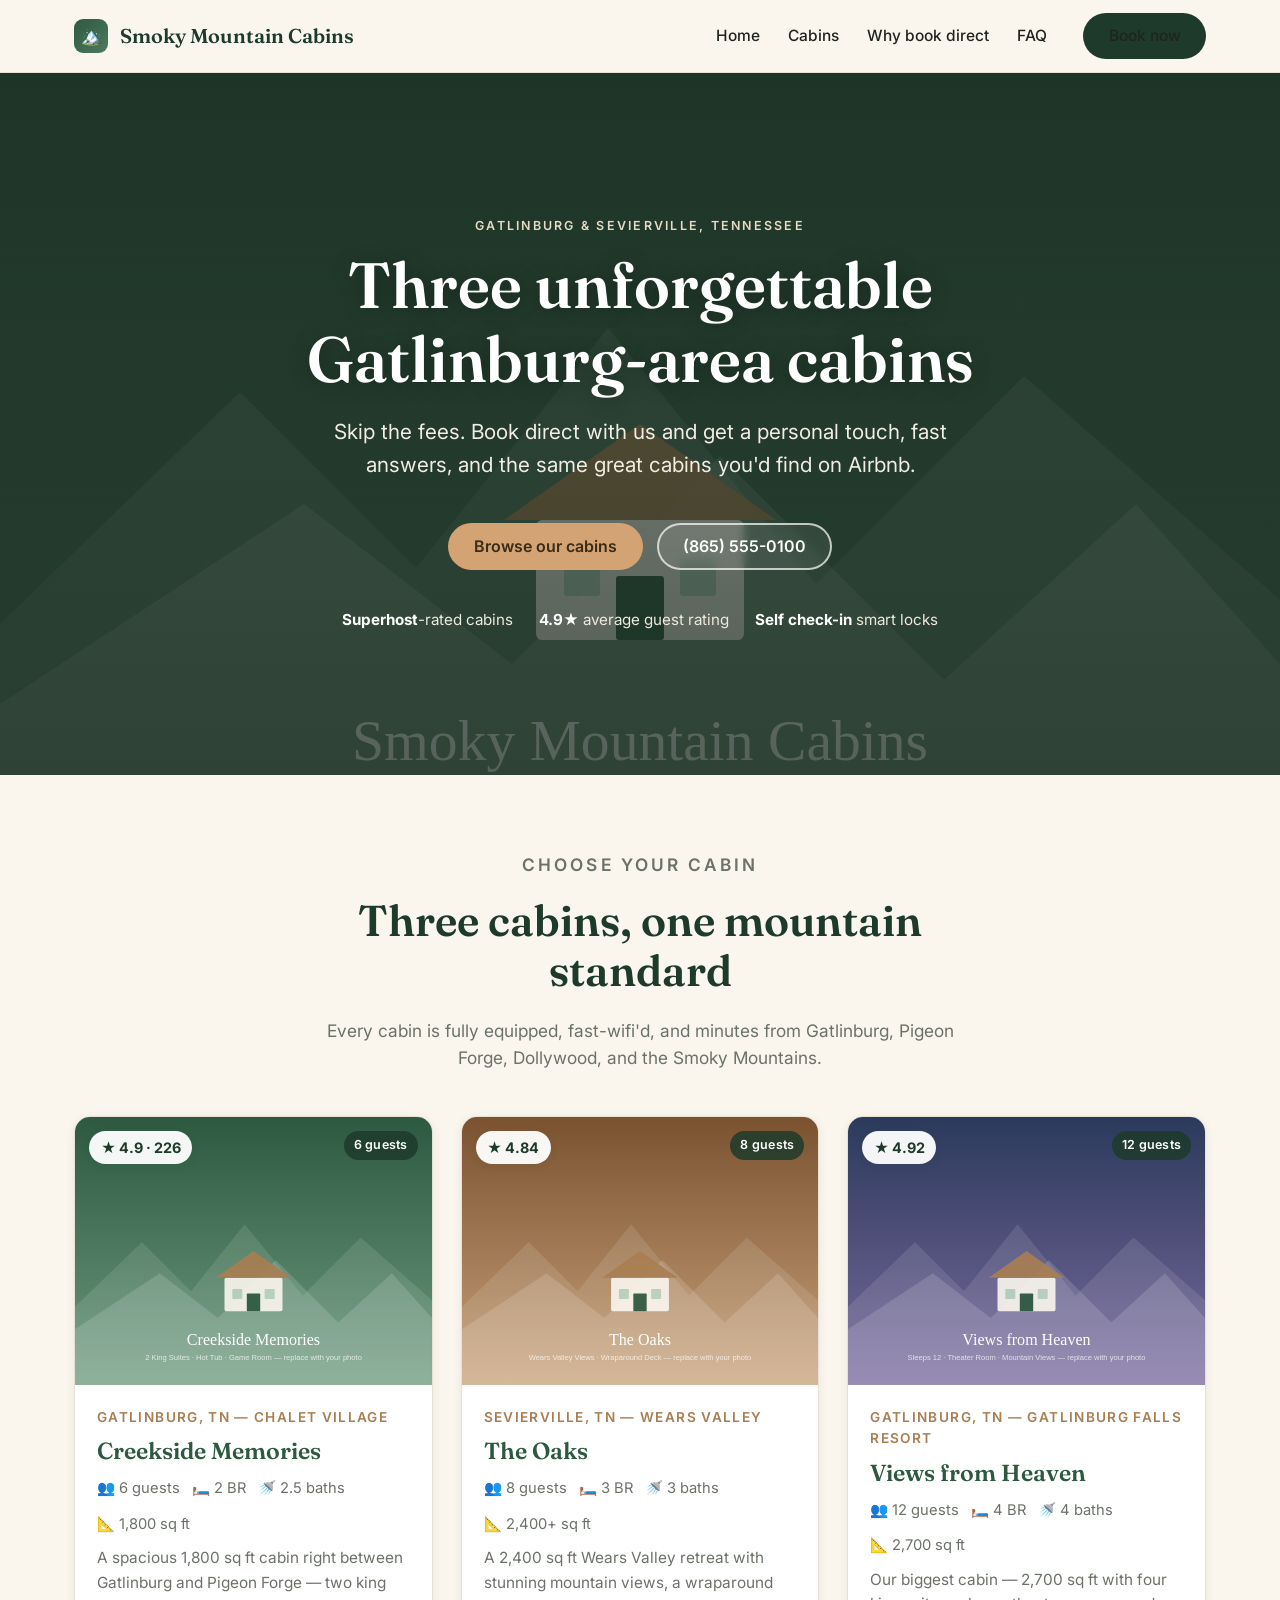
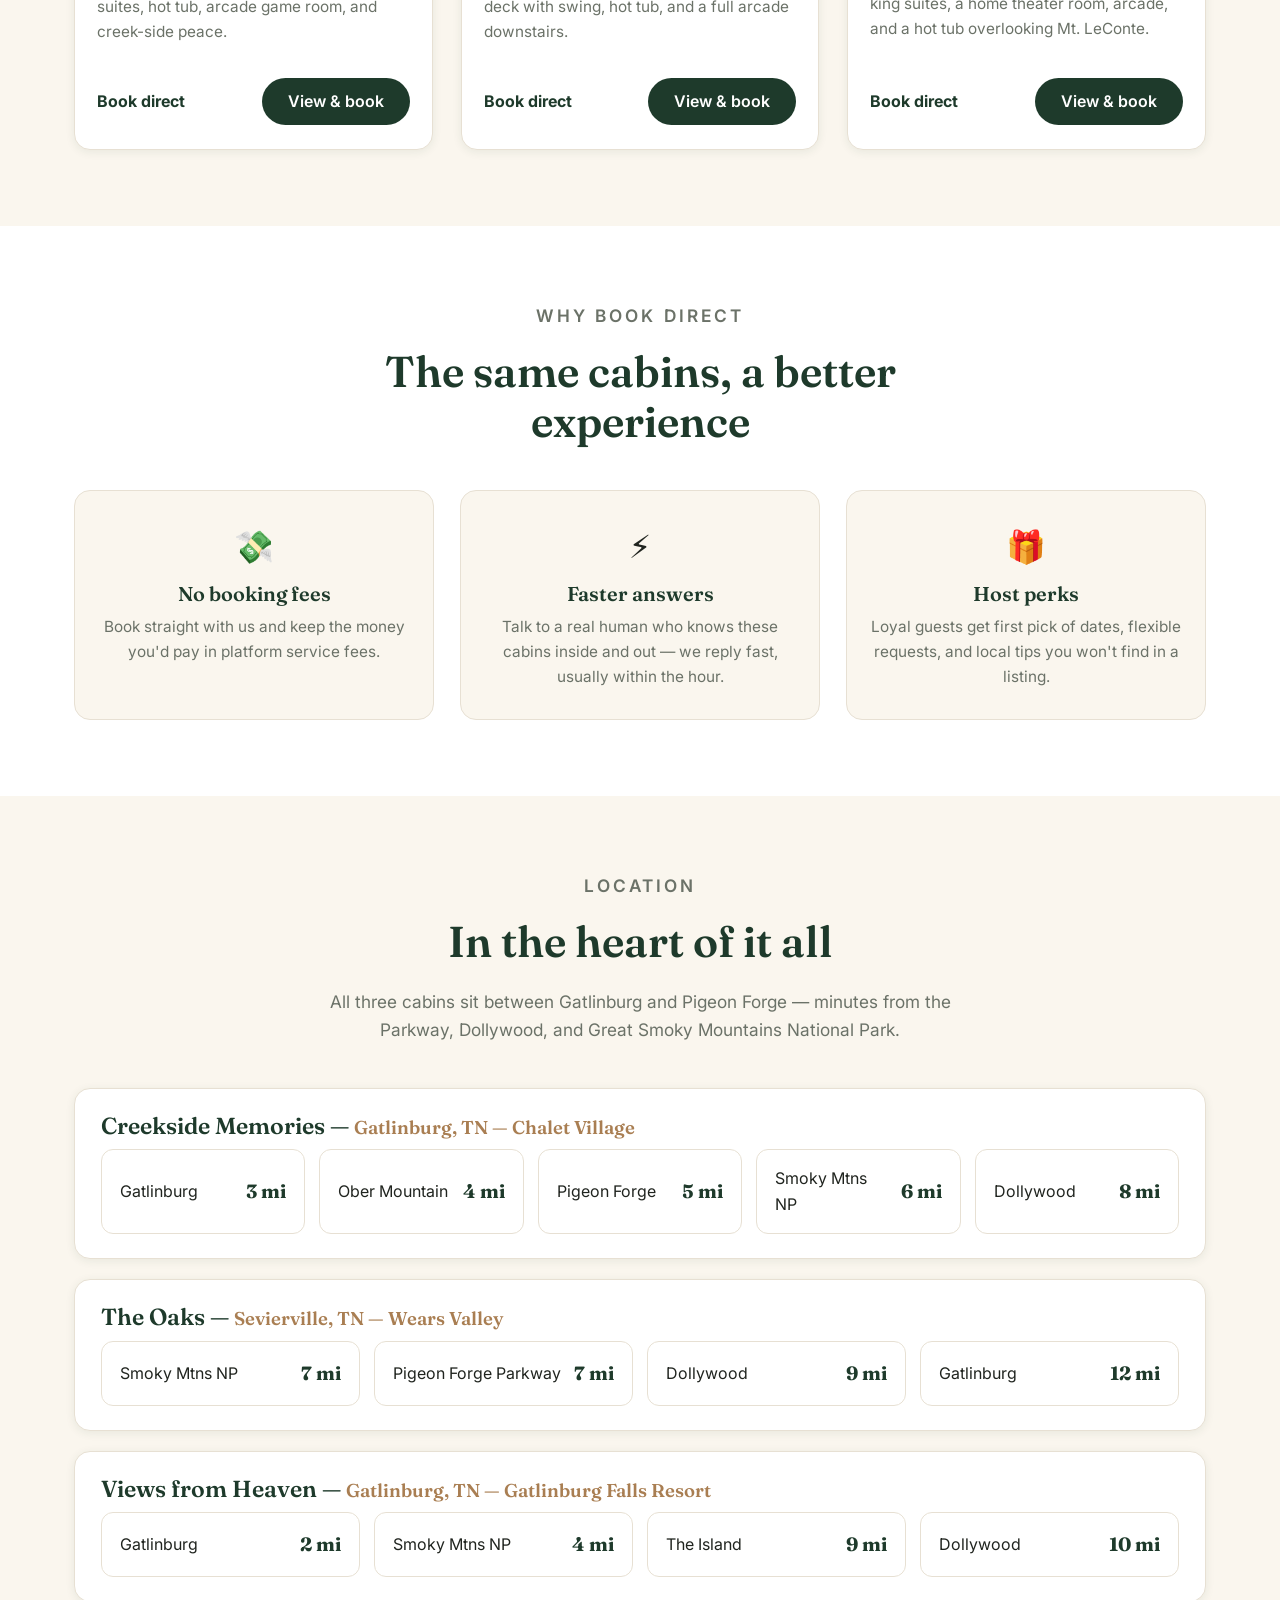
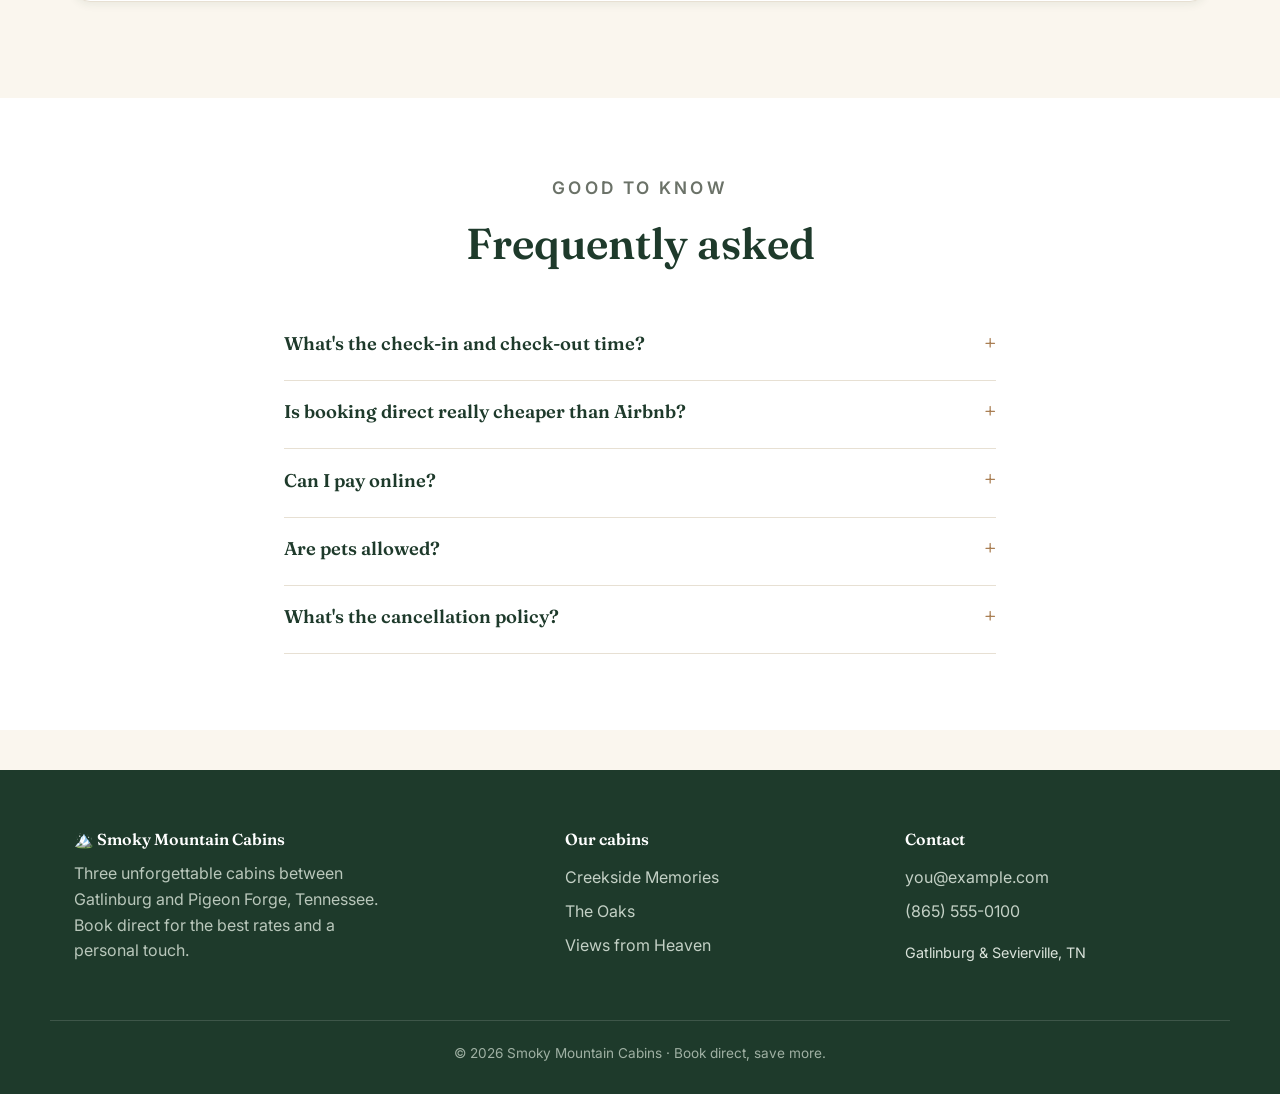
==== index.html @ bc77ca0a "deploy: initial cabin direct-booking site (3 cabins, request-mode booking)" ====
<!DOCTYPE html>
<html lang="en">
<head>
  <meta charset="UTF-8">
  <meta name="viewport" content="width=device-width, initial-scale=1.0">
  <title>Smoky Mountain Cabins — Direct Booking</title>
  <meta name="description" content="Book direct with us: three highly-rated Gatlinburg-area cabins in Tennessee. Creekside Memories, The Oaks & Views from Heaven. No booking fees, fast answers.">
  <link rel="preconnect" href="https://fonts.googleapis.com">
  <link rel="preconnect" href="https://fonts.gstatic.com" crossorigin>
  <link href="https://fonts.googleapis.com/css2?family=Fraunces:opsz,wght@9..144,500;9..144,600&family=Inter:wght@400;500;600;700&display=swap" rel="stylesheet">
  <link rel="stylesheet" href="css/style.css">
  <script src="js/config.js"></script>
</head>
<body>

<header class="site-header">
  <div class="wrap nav">
    <a class="brand" href="#/">
      <span class="leaf">🏔️</span>
      <span id="brand-name">Smoky Mountain Cabins</span>
    </a>
    <button class="menu-btn" aria-label="Menu">☰</button>
    <nav class="nav-links" id="nav-links">
      <a href="#/">Home</a>
      <a href="#/cabins">Cabins</a>
      <a href="#/why-direct">Why book direct</a>
      <a href="#/faq">FAQ</a>
      <a class="btn btn-primary nav-cta" href="#/cabin/creekside">Book now</a>
    </nav>
  </div>
</header>

<main id="page"></main>

<footer class="site-footer">
  <div class="wrap footer-grid">
    <div class="footer-brand">
      <h4>🏔️ Smoky Mountain Cabins</h4>
      <p>Three unforgettable cabins between Gatlinburg and Pigeon Forge, Tennessee. Book direct for the best rates and a personal touch.</p>
    </div>
    <div>
      <h4>Our cabins</h4>
      <a href="#/cabin/creekside">Creekside Memories</a>
      <a href="#/cabin/oaks">The Oaks</a>
      <a href="#/cabin/heaven">Views from Heaven</a>
    </div>
    <div>
      <h4>Contact</h4>
      <a id="foot-email" href="#">you@example.com</a>
      <a id="foot-phone" href="#">(865) 555-0100</a>
      <p style="margin-top:12px;font-size:.9rem">Gatlinburg &amp; Sevierville, TN</p>
    </div>
  </div>
  <div class="wrap foot-bottom">
    © <span id="year"></span> Smoky Mountain Cabins · Book direct, save more.
  </div>
</footer>

<script src="js/app.js"></script>
<script>
  // wire footer + brand from config
  document.getElementById("brand-name").textContent = SITE.name;
  const fe = document.getElementById("foot-email");
  fe.textContent = SITE.email; fe.href = "mailto:" + SITE.email;
  const fp = document.getElementById("foot-phone");
  if (SITE.phone) { fp.textContent = SITE.phone; fp.href = "tel:" + SITE.phone.replace(/\D/g, ""); }
  else { fp.style.display = "none"; }
  document.getElementById("year").textContent = new Date().getFullYear();
</script>

</body>
</html>
---- css/style.css ----
/* ============================================================
   Smoky Mountain Cabins — direct booking site
   Palette: forest green / cream / warm wood
   ============================================================ */

:root {
  --forest: #1e3a2b;
  --pine: #2c5940;
  --moss: #4f7a5f;
  --cream: #faf6ee;
  --paper: #ffffff;
  --wood: #c8a27a;
  --wood-dark: #a97e52;
  --gold: #d4a373;
  --ink: #20241f;
  --muted: #6b7268;
  --line: #e7e0d3;
  --shadow-sm: 0 2px 10px rgba(30, 58, 43, .08);
  --shadow-md: 0 10px 30px rgba(30, 58, 43, .14);
  --radius: 16px;
  --maxw: 1180px;
  --font-head: "Fraunces", Georgia, serif;
  --font-body: "Inter", system-ui, -apple-system, Segoe UI, sans-serif;
}

* { box-sizing: border-box; }
html { scroll-behavior: smooth; }
body {
  margin: 0;
  font-family: var(--font-body);
  color: var(--ink);
  background: var(--cream);
  line-height: 1.6;
  -webkit-font-smoothing: antialiased;
}
img { max-width: 100%; display: block; }
a { color: var(--pine); text-decoration: none; }
h1, h2, h3, h4 { font-family: var(--font-head); line-height: 1.15; margin: 0 0 .5em; color: var(--forest); font-weight: 600; }
p { margin: 0 0 1em; }

.wrap { max-width: var(--maxw); margin: 0 auto; padding: 0 24px; }
.eyebrow { text-transform: uppercase; letter-spacing: .18em; font-size: .78rem; font-weight: 600; color: var(--wood-dark); }

/* ---------- Buttons ---------- */
.btn {
  display: inline-flex; align-items: center; gap: .5em;
  padding: .85em 1.5em; border-radius: 999px; font-weight: 600;
  border: 2px solid transparent; cursor: pointer; transition: all .18s ease;
  font-size: 1rem; line-height: 1; text-align: center; justify-content: center;
}
.btn-primary { background: var(--forest); color: #fff; }
.btn-primary:hover { background: var(--pine); transform: translateY(-2px); box-shadow: var(--shadow-md); }
.btn-wood { background: var(--gold); color: #3a2c17; }
.btn-wood:hover { background: #e0b586; transform: translateY(-2px); box-shadow: var(--shadow-md); }
.btn-outline { border-color: var(--forest); color: var(--forest); background: transparent; }
.btn-outline:hover { background: var(--forest); color: #fff; }
.btn-ghost-light { border-color: rgba(255,255,255,.7); color: #fff; background: rgba(255,255,255,.08); backdrop-filter: blur(4px); }
.btn-ghost-light:hover { background: #fff; color: var(--forest); }

/* ---------- Header / nav ---------- */
.site-header {
  position: sticky; top: 0; z-index: 60;
  background: rgba(250, 246, 238, .92); backdrop-filter: blur(10px);
  border-bottom: 1px solid var(--line);
}
.nav { display: flex; align-items: center; justify-content: space-between; height: 72px; }
.brand { display: flex; align-items: center; gap: .6em; font-family: var(--font-head); font-weight: 600; color: var(--forest); font-size: 1.25rem; }
.brand .leaf { width: 34px; height: 34px; border-radius: 9px; background: linear-gradient(135deg, var(--pine), var(--moss)); display: grid; place-items: center; color: #fff; font-size: 1.05rem; }
.nav-links { display: flex; align-items: center; gap: 28px; }
.nav-links a { color: var(--ink); font-weight: 500; font-size: .97rem; }
.nav-links a:hover { color: var(--pine); }
.nav-cta { margin-left: 8px; }
.menu-btn { display: none; background: none; border: 0; font-size: 1.6rem; color: var(--forest); cursor: pointer; line-height: 1; }

/* ---------- Hero ---------- */
.hero { position: relative; min-height: 78vh; display: grid; place-items: center; text-align: center; color: #fff; overflow: hidden; }
.hero-bg { position: absolute; inset: 0; background-size: cover; background-position: center; z-index: -2; }
.hero::after { content: ""; position: absolute; inset: 0; background: linear-gradient(180deg, rgba(20,35,26,.45) 0%, rgba(20,35,26,.72) 100%); z-index: -1; }
.hero-inner { padding: 90px 24px; max-width: 820px; }
.hero h1 { color: #fff; font-size: clamp(2.4rem, 5.5vw, 4rem); margin-bottom: .3em; text-shadow: 0 2px 20px rgba(0,0,0,.3); }
.hero p.sub { font-size: clamp(1.05rem, 2vw, 1.3rem); color: #f2ede2; max-width: 640px; margin: 0 auto 2em; }
.hero-actions { display: flex; gap: 14px; justify-content: center; flex-wrap: wrap; }
.trust-row { display: flex; gap: 26px; justify-content: center; flex-wrap: wrap; margin-top: 38px; color: #efe9dc; font-size: .95rem; }
.trust-row span b { color: #fff; }

/* ---------- Section scaffolding ---------- */
section.block { padding: 76px 0; }
section.block.alt { background: var(--paper); }
.section-head { max-width: 640px; margin: 0 auto 44px; text-align: center; }
.section-head h2 { font-size: clamp(1.9rem, 3.5vw, 2.7rem); }
.section-head p { color: var(--muted); font-size: 1.08rem; }

/* ---------- Cabin cards grid ---------- */
.cabin-grid { display: grid; grid-template-columns: repeat(auto-fit, minmax(300px, 1fr)); gap: 28px; }
.card { background: var(--paper); border-radius: var(--radius); overflow: hidden; box-shadow: var(--shadow-sm); transition: transform .2s ease, box-shadow .2s ease; display: flex; flex-direction: column; border: 1px solid var(--line); }
.card:hover { transform: translateY(-6px); box-shadow: var(--shadow-md); }
.card-media { position: relative; aspect-ratio: 4/3; overflow: hidden; background: #dfe7e0; }
.card-media img { width: 100%; height: 100%; object-fit: cover; transition: transform .5s ease; }
.card:hover .card-media img { transform: scale(1.06); }
.badge-rating { position: absolute; top: 14px; left: 14px; background: rgba(255,255,255,.95); color: var(--forest); font-weight: 700; padding: .35em .8em; border-radius: 999px; font-size: .9rem; box-shadow: var(--shadow-sm); }
.badge-tag { position: absolute; top: 14px; right: 14px; background: rgba(30,58,43,.85); color: #fff; padding: .35em .8em; border-radius: 999px; font-size: .78rem; font-weight: 600; letter-spacing: .02em; }
.card-body { padding: 22px 22px 24px; display: flex; flex-direction: column; gap: 10px; flex: 1; }
.card-loc { color: var(--wood-dark); font-size: .85rem; text-transform: uppercase; letter-spacing: .1em; font-weight: 600; }
.card h3 { margin: 0; font-size: 1.45rem; }
.specs { display: flex; flex-wrap: wrap; gap: 12px; color: var(--muted); font-size: .92rem; margin-top: 2px; }
.specs span { display: inline-flex; align-items: center; gap: .35em; }
.card-desc { color: var(--muted); font-size: .96rem; flex: 1; }
.card-foot { display: flex; align-items: center; justify-content: space-between; margin-top: 8px; gap: 12px; }
.price-note { font-weight: 700; color: var(--forest); }

/* ---------- Feature / amenity lists ---------- */
.amenities { display: grid; grid-template-columns: repeat(auto-fit, minmax(220px, 1fr)); gap: 14px 26px; list-style: none; padding: 0; margin: 0; }
.amenities li { display: flex; align-items: center; gap: .6em; font-size: .98rem; color: var(--ink); }
.amenities li::before { content: "✓"; color: var(--moss); font-weight: 800; }

/* ---------- Cabin detail page ---------- */
.cabin-hero { position: relative; min-height: 62vh; display: grid; place-items: center; text-align: center; color: #fff; overflow: hidden; }
.cabin-hero .hero-bg { z-index: -2; }
.cabin-hero::after { content:""; position:absolute; inset:0; background: linear-gradient(180deg, rgba(20,35,26,.4), rgba(20,35,26,.7)); z-index:-1; }
.cabin-hero h1 { color:#fff; font-size: clamp(2.2rem, 5vw, 3.6rem); }
.breadcrumb { position:absolute; top: 88px; left: 0; right: 0; text-align:center; z-index:2; }
.breadcrumb a { color: #e9e2d4; font-size:.9rem; }

.detail-grid { display: grid; grid-template-columns: 1fr; gap: 48px; align-items: start; }
.detail-grid > * { min-width: 0; } /* let tracks shrink below content (native date inputs are wide) */
@media (min-width: 900px){ .detail-grid { grid-template-columns: 1.6fr 1fr; } }
.gallery { display:grid; grid-template-columns: repeat(2, 1fr); gap: 12px; margin-top: 8px; }
.gallery img { border-radius: 12px; aspect-ratio: 4/3; object-fit: cover; width:100%; background:#dfe7e0; }
.gallery .wide { grid-column: span 2; aspect-ratio: 16/8; }

/* booking card */
.book-card { position: sticky; top: 92px; background: var(--paper); border-radius: var(--radius); box-shadow: var(--shadow-md); padding: 26px; border: 1px solid var(--line); }
.book-card h3 { font-size: 1.4rem; margin-bottom: .2em; }
.book-rate { color: var(--muted); margin-bottom: 18px; }
.book-rate b { color: var(--forest); font-size: 1.5rem; font-family: var(--font-head); }
.field { margin-bottom: 14px; }
.field label { display:block; font-size:.82rem; font-weight:600; color:var(--muted); text-transform:uppercase; letter-spacing:.06em; margin-bottom:5px; }
.field input, .field select, .field textarea { width:100%; padding:.7em .9em; border:1.5px solid var(--line); border-radius:10px; font-family:inherit; font-size:.98rem; background:#fff; color:var(--ink); }
.field input:focus, .field select:focus, .field textarea:focus { outline:none; border-color: var(--pine); box-shadow: 0 0 0 3px rgba(44,89,64,.12); }
.date-row { display:grid; grid-template-columns: 1fr 1fr; gap: 12px; }
.date-row > * { min-width: 0; }
.book-note { font-size:.85rem; color:var(--muted); margin-top:10px; text-align:center; }
.book-card .btn { width:100%; margin-top:6px; }
.divider-or { display:flex; align-items:center; gap:12px; color:var(--muted); font-size:.8rem; margin:14px 0; }
.divider-or::before, .divider-or::after { content:""; height:1px; background:var(--line); flex:1; }

/* ---------- Why direct / value props ---------- */
.value-grid { display:grid; grid-template-columns: repeat(auto-fit, minmax(240px, 1fr)); gap: 26px; }
.value-card { text-align:center; padding: 30px 22px; background: var(--cream); border-radius: var(--radius); border:1px solid var(--line); }
.value-card .ico { font-size: 2rem; margin-bottom: 10px; }
.value-card h3 { font-size: 1.25rem; }
.value-card p { color: var(--muted); font-size:.96rem; margin:0; }

/* ---------- Location / things to do ---------- */
.dist-list { display:grid; grid-template-columns: repeat(auto-fit, minmax(200px,1fr)); gap: 14px; list-style:none; padding:0; margin:0; }
.dist-list li { background:#fff; border:1px solid var(--line); border-radius:12px; padding:16px 18px; display:flex; justify-content:space-between; align-items:center; gap:10px; }
.dist-list .d { font-weight:700; color:var(--forest); font-family:var(--font-head); font-size:1.2rem; white-space:nowrap; }

/* ---------- FAQ ---------- */
.faq-item { border-bottom: 1px solid var(--line); padding: 18px 0; }
.faq-item h3 { font-size: 1.15rem; margin-bottom:.3em; cursor:pointer; display:flex; justify-content:space-between; align-items:center; gap:12px; }
.faq-item h3::after { content:"+"; color:var(--wood-dark); font-size:1.4rem; transition: transform .2s; }
.faq-item.open h3::after { transform: rotate(45deg); }
.faq-item p { color: var(--muted); margin:0; max-width:none; }

/* ---------- Footer ---------- */
.site-footer { background: var(--forest); color: #d9e2da; padding: 60px 0 30px; margin-top: 40px; }
.footer-grid { display:grid; grid-template-columns: 1.5fr 1fr 1fr; gap: 40px; }
@media (max-width:760px){ .footer-grid{ grid-template-columns:1fr; gap:28px;} }
.site-footer h4 { color:#fff; font-size:1rem; margin-bottom:.8em; }
.site-footer a { color:#c3d0c5; display:block; padding:4px 0; }
.site-footer a:hover { color:#fff; }
.footer-brand p { color:#b9c7bb; max-width: 320px; }
.foot-bottom { border-top:1px solid rgba(255,255,255,.14); margin-top:40px; padding-top:22px; text-align:center; font-size:.85rem; color:#9fb0a3; }

/* ---------- Sticky mobile book bar ---------- */
.sticky-book { position: fixed; left:0; right:0; bottom:0; z-index:70; background:#fff; border-top:1px solid var(--line); padding: 12px 16px; display:none; align-items:center; justify-content:space-between; gap:14px; box-shadow: 0 -6px 20px rgba(30,58,43,.12); }
.sticky-book .sb-name { font-weight:700; color:var(--forest); font-family:var(--font-head); }
.sticky-book .sb-sub { font-size:.8rem; color:var(--muted); }

/* ---------- Toast ---------- */
.toast { position: fixed; bottom: 90px; left:50%; transform: translateX(-50%) translateY(20px); background: var(--forest); color:#fff; padding: .9em 1.4em; border-radius: 999px; box-shadow: var(--shadow-md); opacity:0; pointer-events:none; transition: all .3s ease; z-index: 90; font-size:.95rem; }
.toast.show { opacity:1; transform: translateX(-50%) translateY(0); }

/* ---------- Responsive nav ---------- */
@media (max-width: 860px){
  .menu-btn { display:block; }
  .nav-links { position: fixed; inset: 72px 0 auto 0; background: var(--cream); flex-direction: column; align-items:flex-start; gap: 4px; padding: 18px 24px 26px; border-bottom:1px solid var(--line); transform: translateY(-130%); transition: transform .25s ease; box-shadow: var(--shadow-md); }
  .nav-links.open { transform: translateY(0); }
  .nav-links a { width:100%; padding: 10px 0; font-size:1.05rem; }
  .nav-cta { margin-left:0; width:100%; }
}

/* utility */
.center { text-align:center; }
.mt-2 { margin-top: 24px; }
.hidden { display:none !important; }
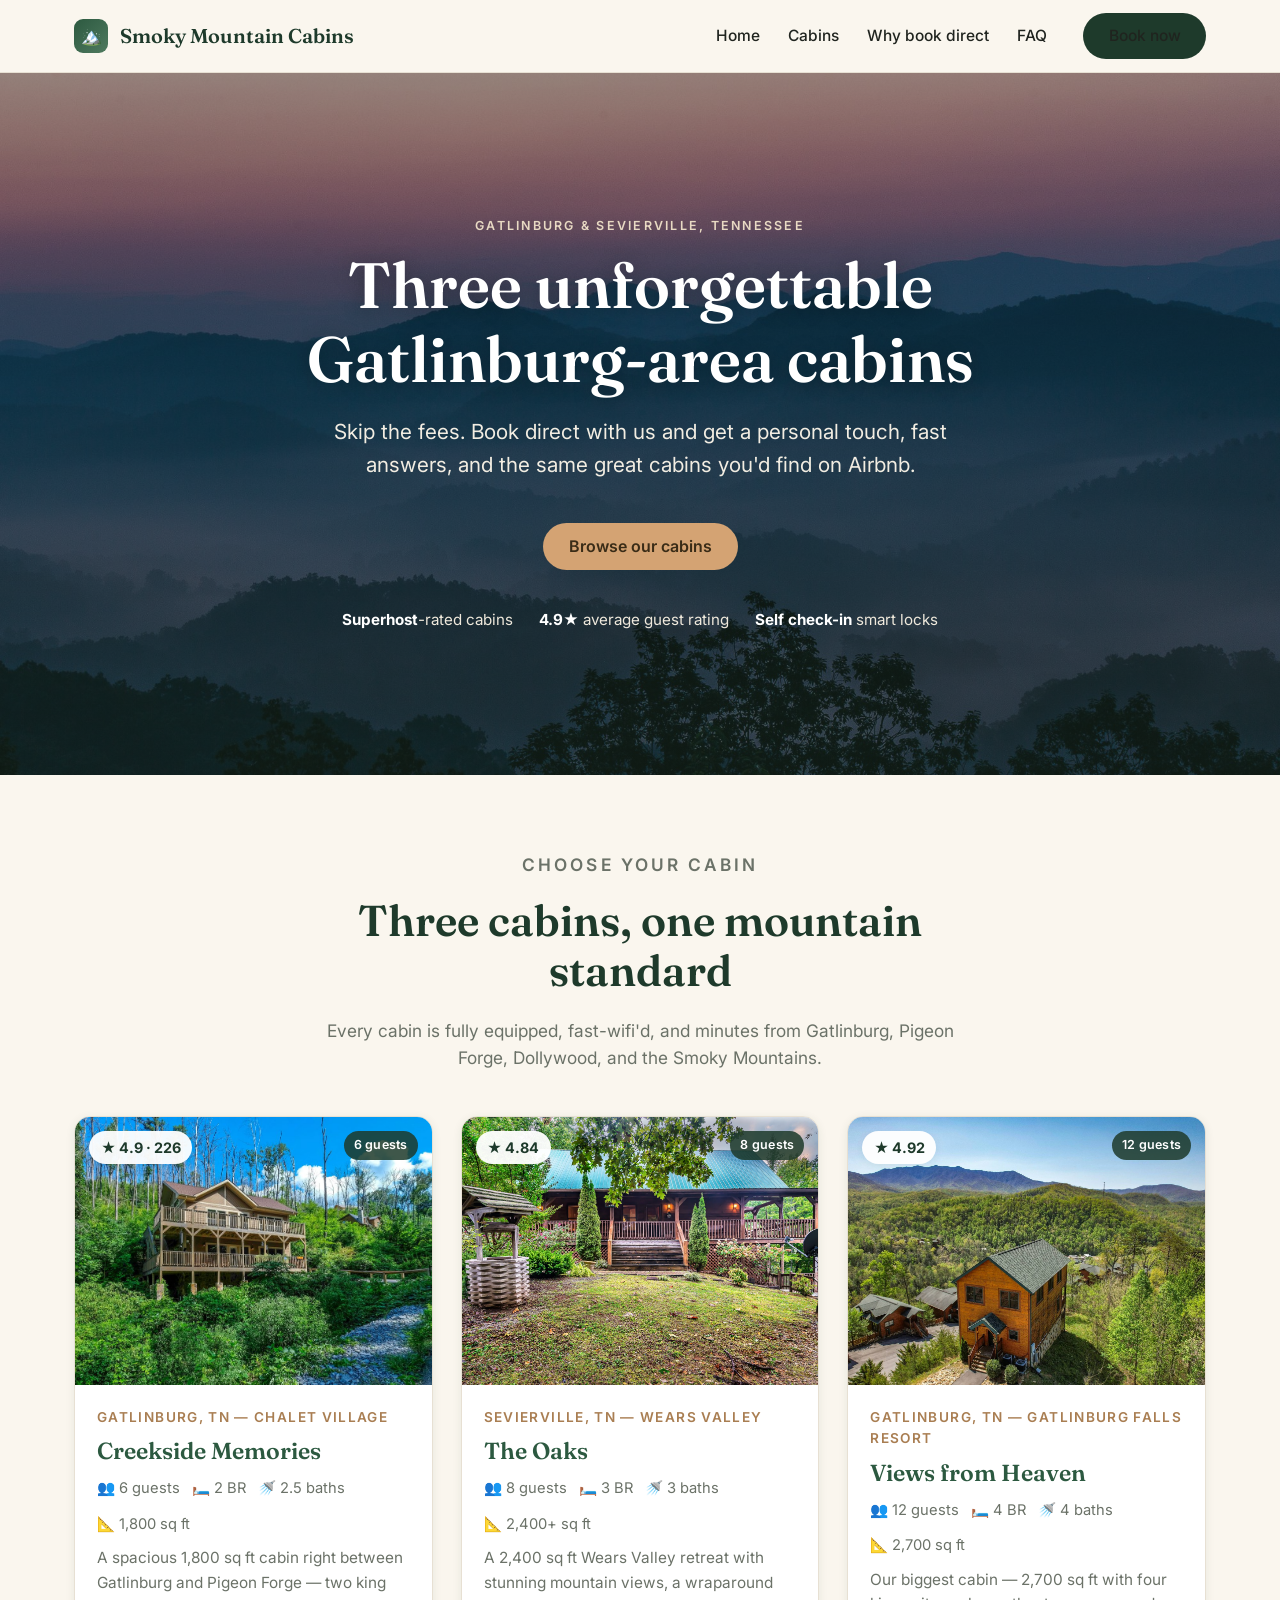
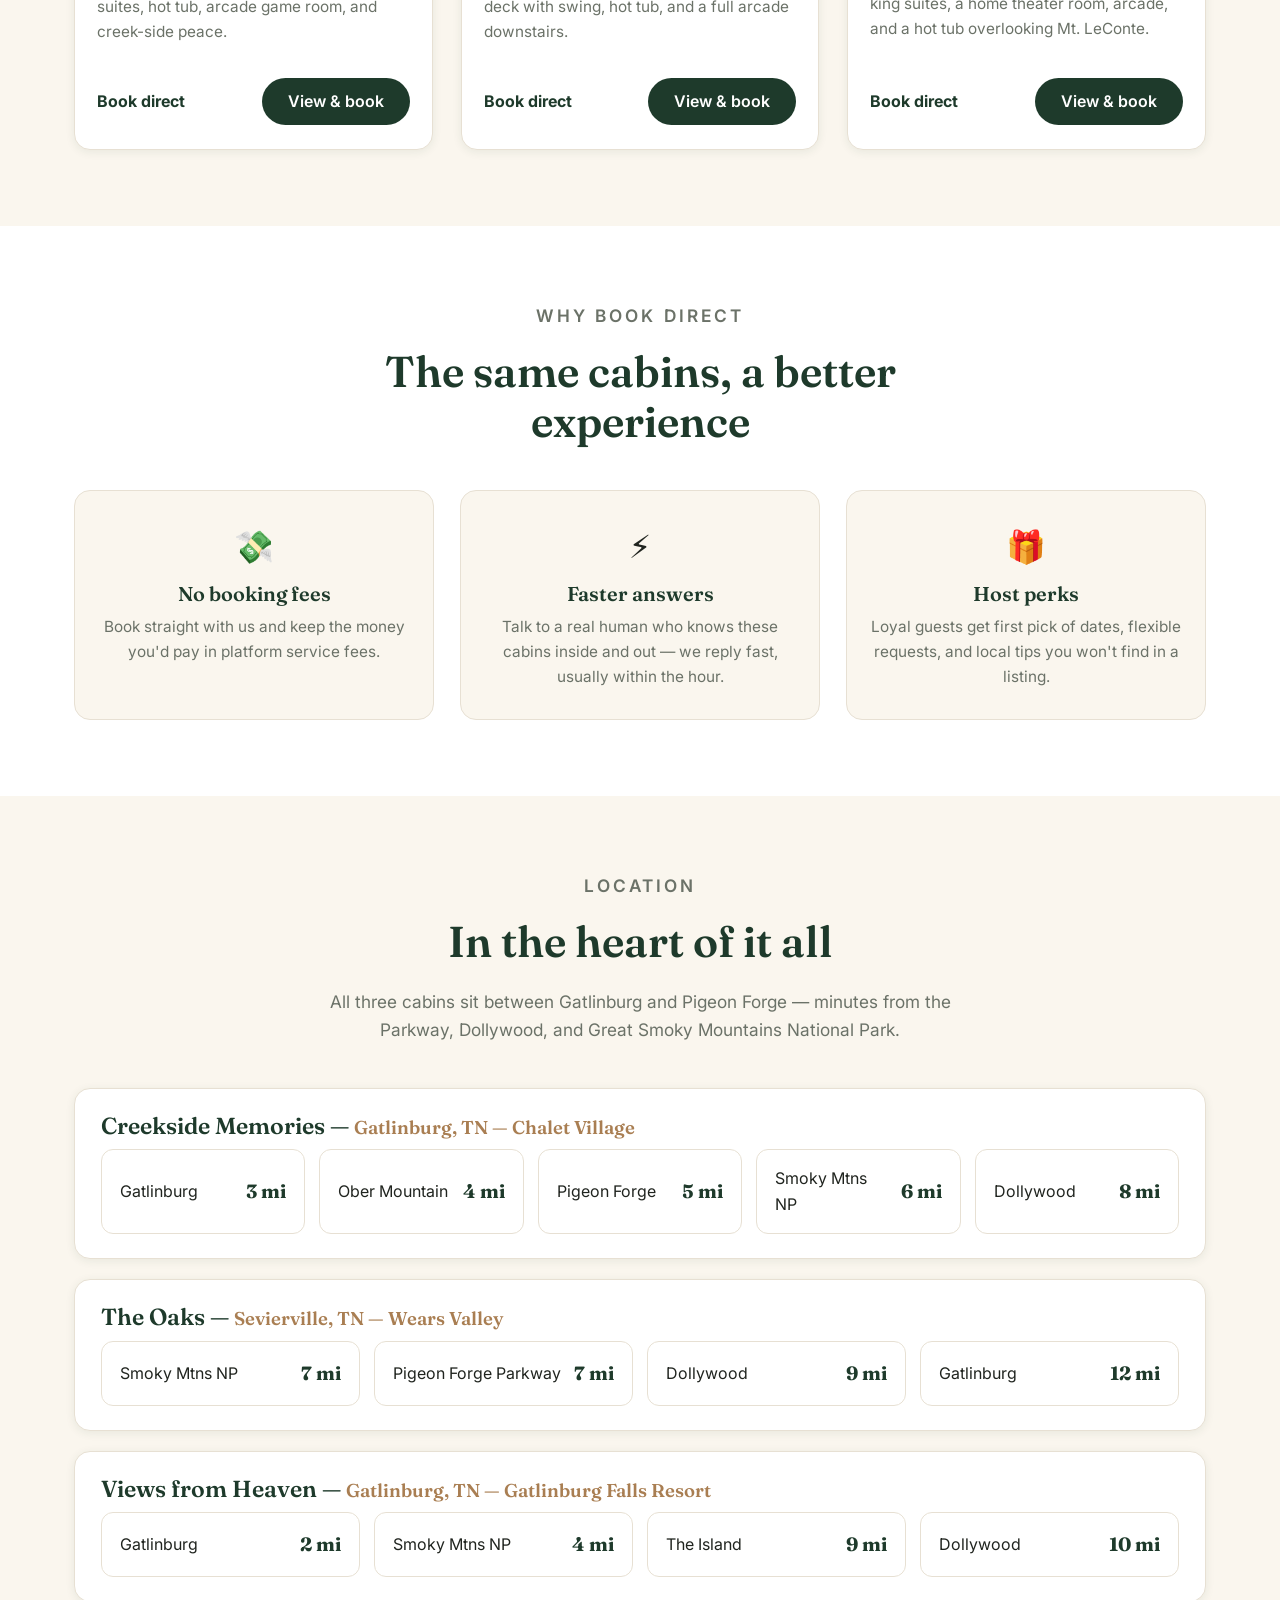
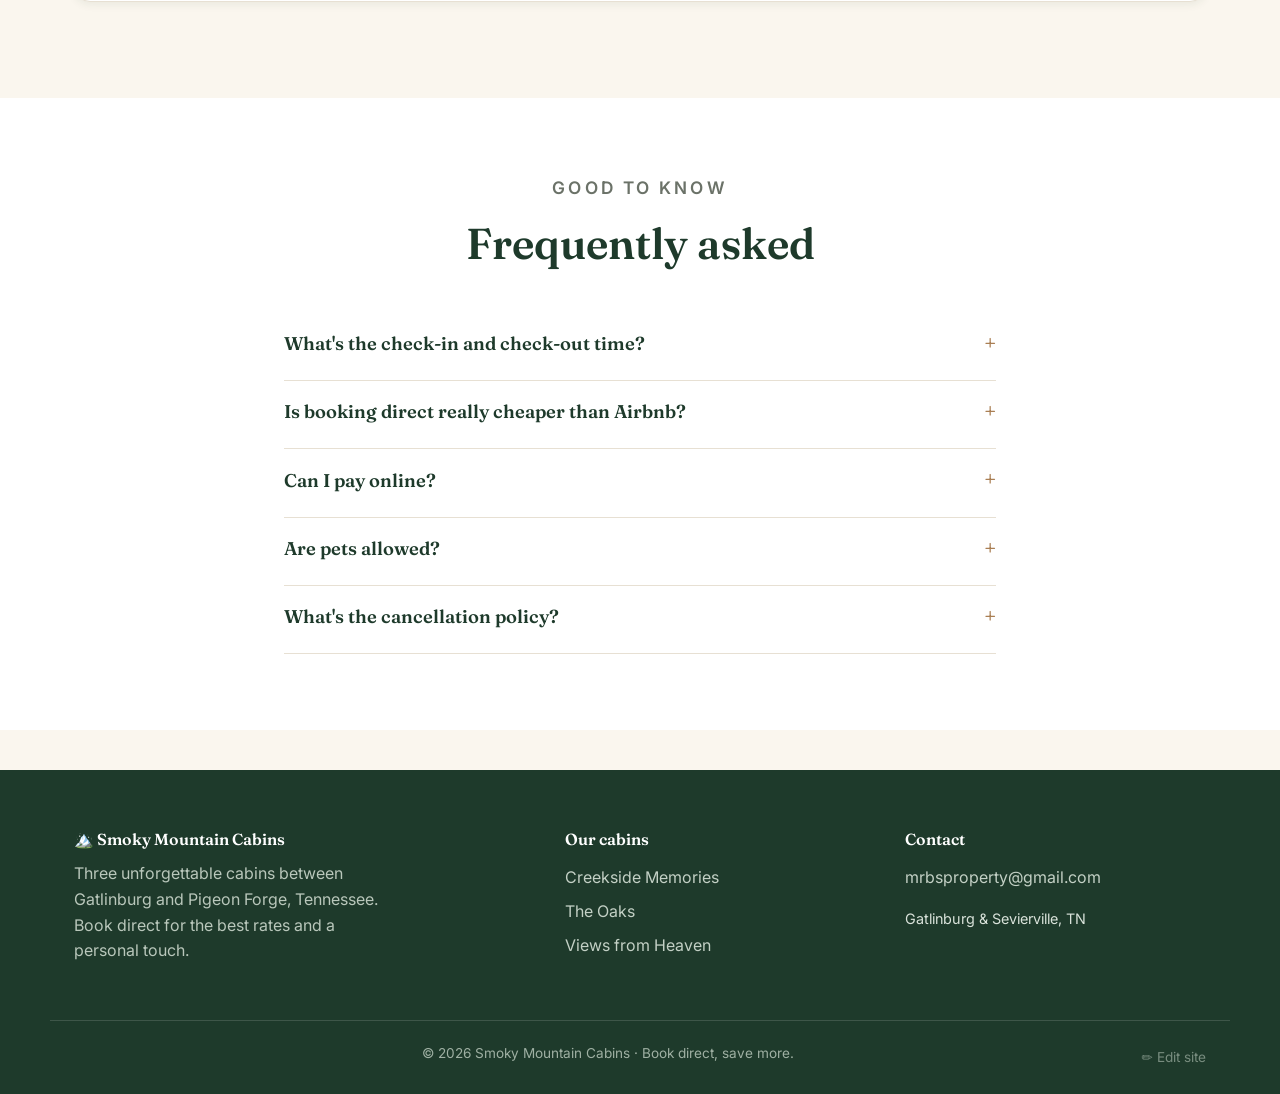
==== commit 11658c3b: "editor + more photos: data/site.json single source, admin.html visual editor w/ GitHub publish, 26 n" ====
--- a/index.html
+++ b/index.html
@@ -9,7 +9,6 @@
   <link rel="preconnect" href="https://fonts.gstatic.com" crossorigin>
   <link href="https://fonts.googleapis.com/css2?family=Fraunces:opsz,wght@9..144,500;9..144,600&family=Inter:wght@400;500;600;700&display=swap" rel="stylesheet">
   <link rel="stylesheet" href="css/style.css">
-  <script src="js/config.js"></script>
 </head>
 <body>
 
@@ -40,9 +39,7 @@
     </div>
     <div>
       <h4>Our cabins</h4>
-      <a href="#/cabin/creekside">Creekside Memories</a>
-      <a href="#/cabin/oaks">The Oaks</a>
-      <a href="#/cabin/heaven">Views from Heaven</a>
+      <div id="foot-cabins"></div>
     </div>
     <div>
       <h4>Contact</h4>
@@ -53,20 +50,10 @@
   </div>
   <div class="wrap foot-bottom">
     © <span id="year"></span> Smoky Mountain Cabins · Book direct, save more.
+    <a href="/admin.html" style="float:right;color:inherit;opacity:.7;text-decoration:none">✏️ Edit site</a>
   </div>
 </footer>
 
 <script src="js/app.js"></script>
-<script>
-  // wire footer + brand from config
-  document.getElementById("brand-name").textContent = SITE.name;
-  const fe = document.getElementById("foot-email");
-  fe.textContent = SITE.email; fe.href = "mailto:" + SITE.email;
-  const fp = document.getElementById("foot-phone");
-  if (SITE.phone) { fp.textContent = SITE.phone; fp.href = "tel:" + SITE.phone.replace(/\D/g, ""); }
-  else { fp.style.display = "none"; }
-  document.getElementById("year").textContent = new Date().getFullYear();
-</script>
-
 </body>
 </html>
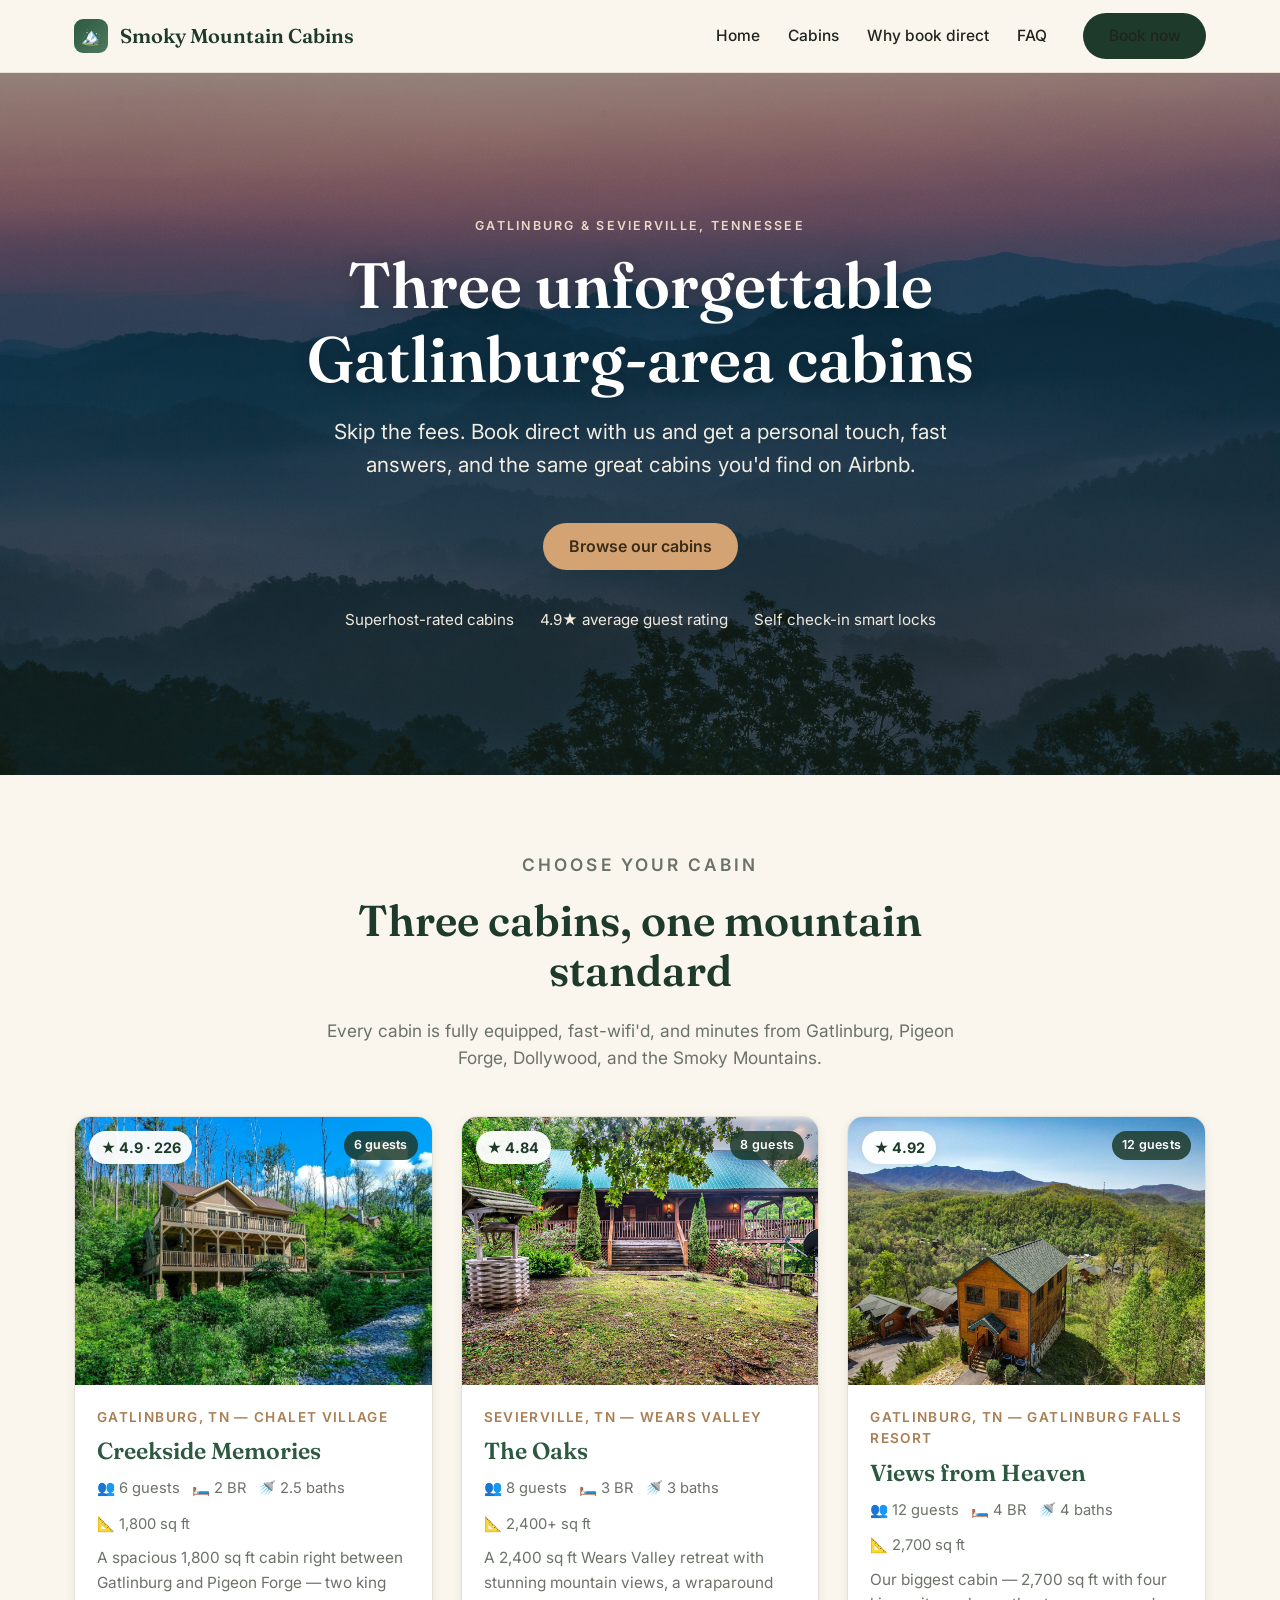
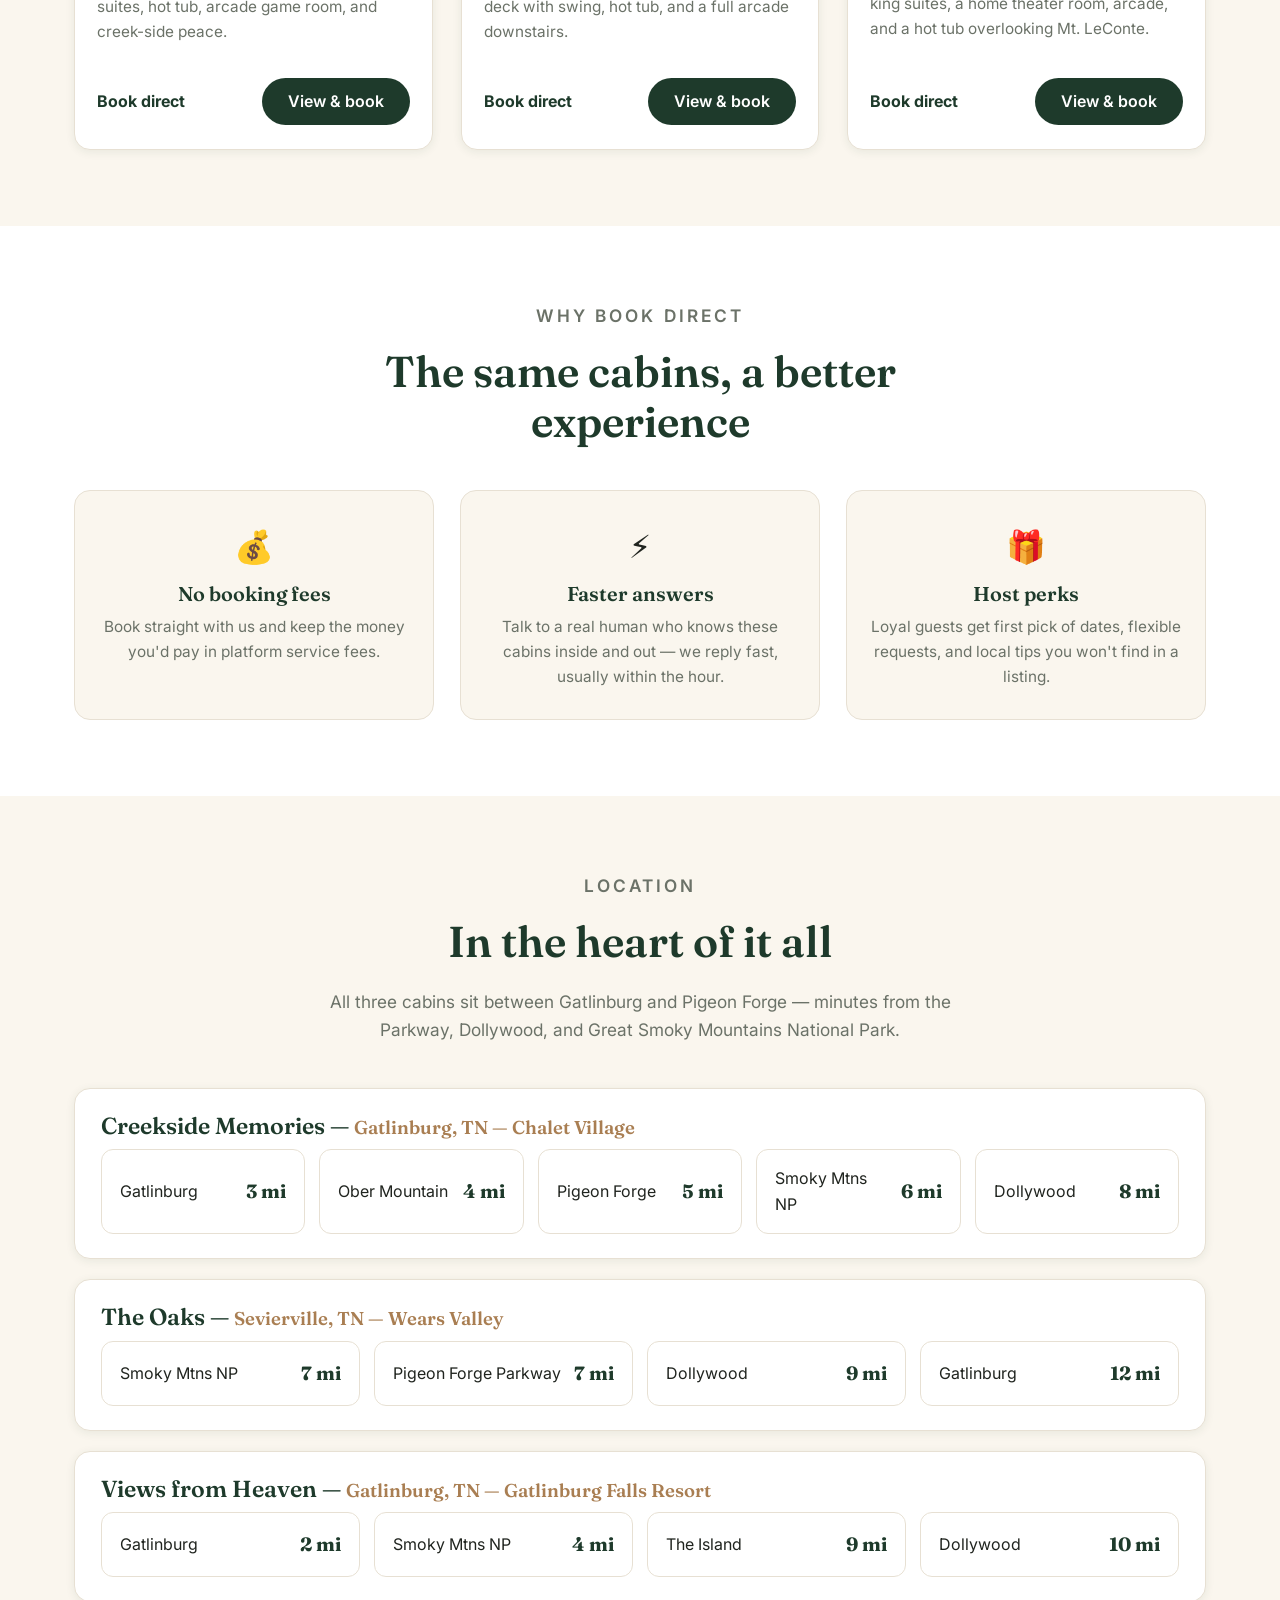
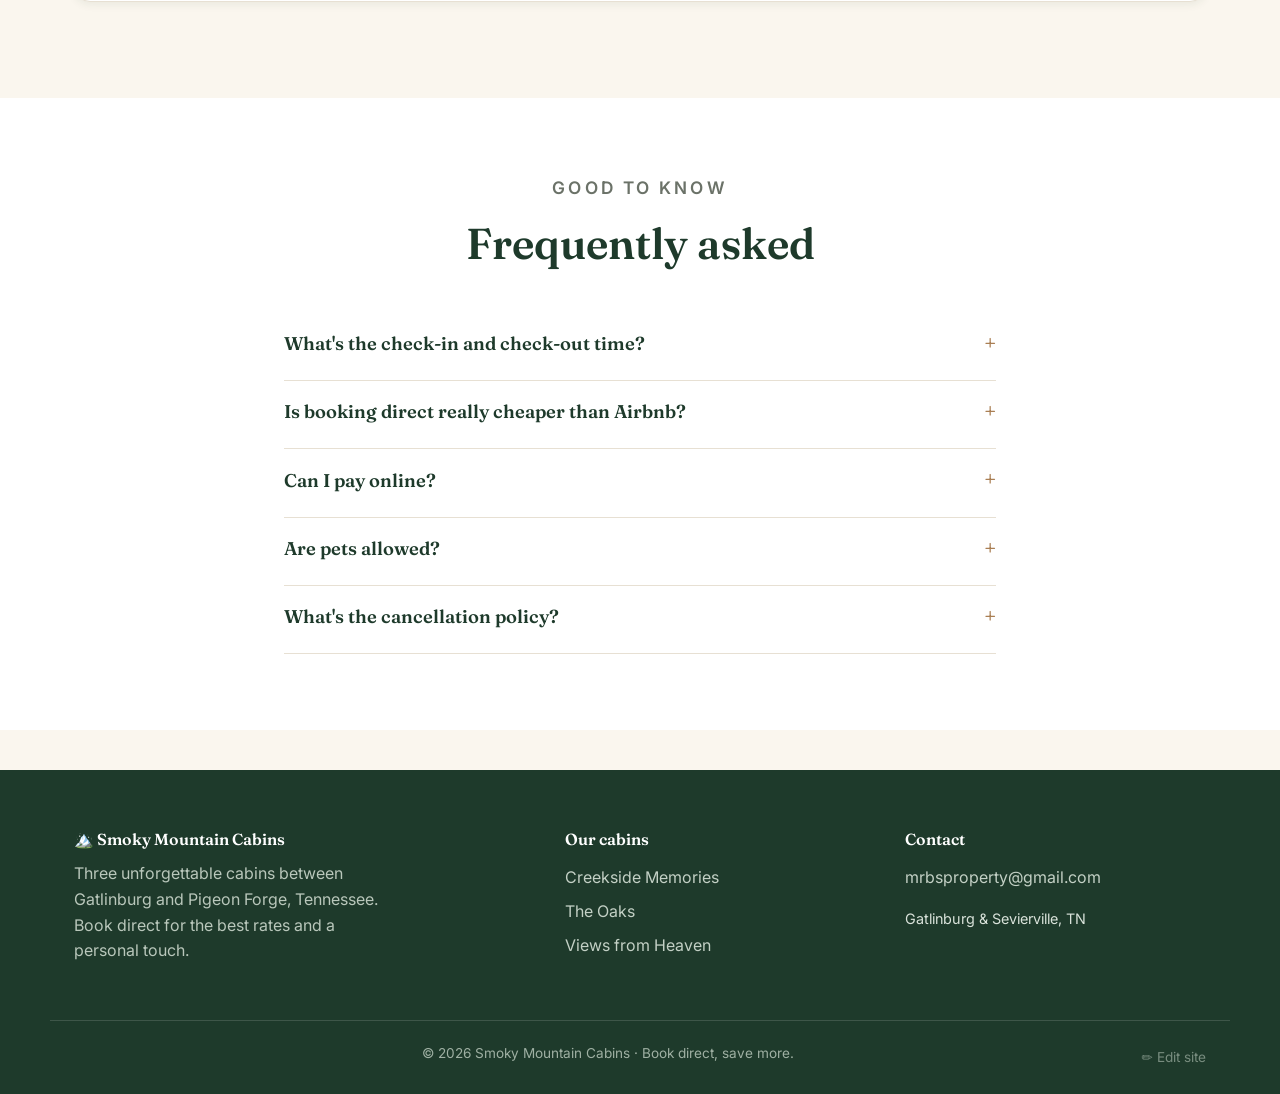
==== commit d8c648b2: "editor: Main page tab (all home text editable) + logo/favicon uploader; app.js renders home from sit" ====
--- a/index.html
+++ b/index.html
@@ -8,6 +8,7 @@
   <link rel="preconnect" href="https://fonts.googleapis.com">
   <link rel="preconnect" href="https://fonts.gstatic.com" crossorigin>
   <link href="https://fonts.googleapis.com/css2?family=Fraunces:opsz,wght@9..144,500;9..144,600&family=Inter:wght@400;500;600;700&display=swap" rel="stylesheet">
+  <link rel="icon" href="data:image/svg+xml,%3Csvg xmlns='http://www.w3.org/2000/svg' viewBox='0 0 100 100'%3E%3Ctext y='.9em' font-size='90'%3E🏔️%3C/text%3E%3C/svg%3E">
   <link rel="stylesheet" href="css/style.css">
 </head>
 <body>
@@ -34,8 +35,8 @@
 <footer class="site-footer">
   <div class="wrap footer-grid">
     <div class="footer-brand">
-      <h4>🏔️ Smoky Mountain Cabins</h4>
-      <p>Three unforgettable cabins between Gatlinburg and Pigeon Forge, Tennessee. Book direct for the best rates and a personal touch.</p>
+      <h4><span id="foot-brand-name">🏔️ Smoky Mountain Cabins</span></h4>
+      <p id="foot-blurb">Three unforgettable cabins between Gatlinburg and Pigeon Forge, Tennessee. Book direct for the best rates and a personal touch.</p>
     </div>
     <div>
       <h4>Our cabins</h4>
